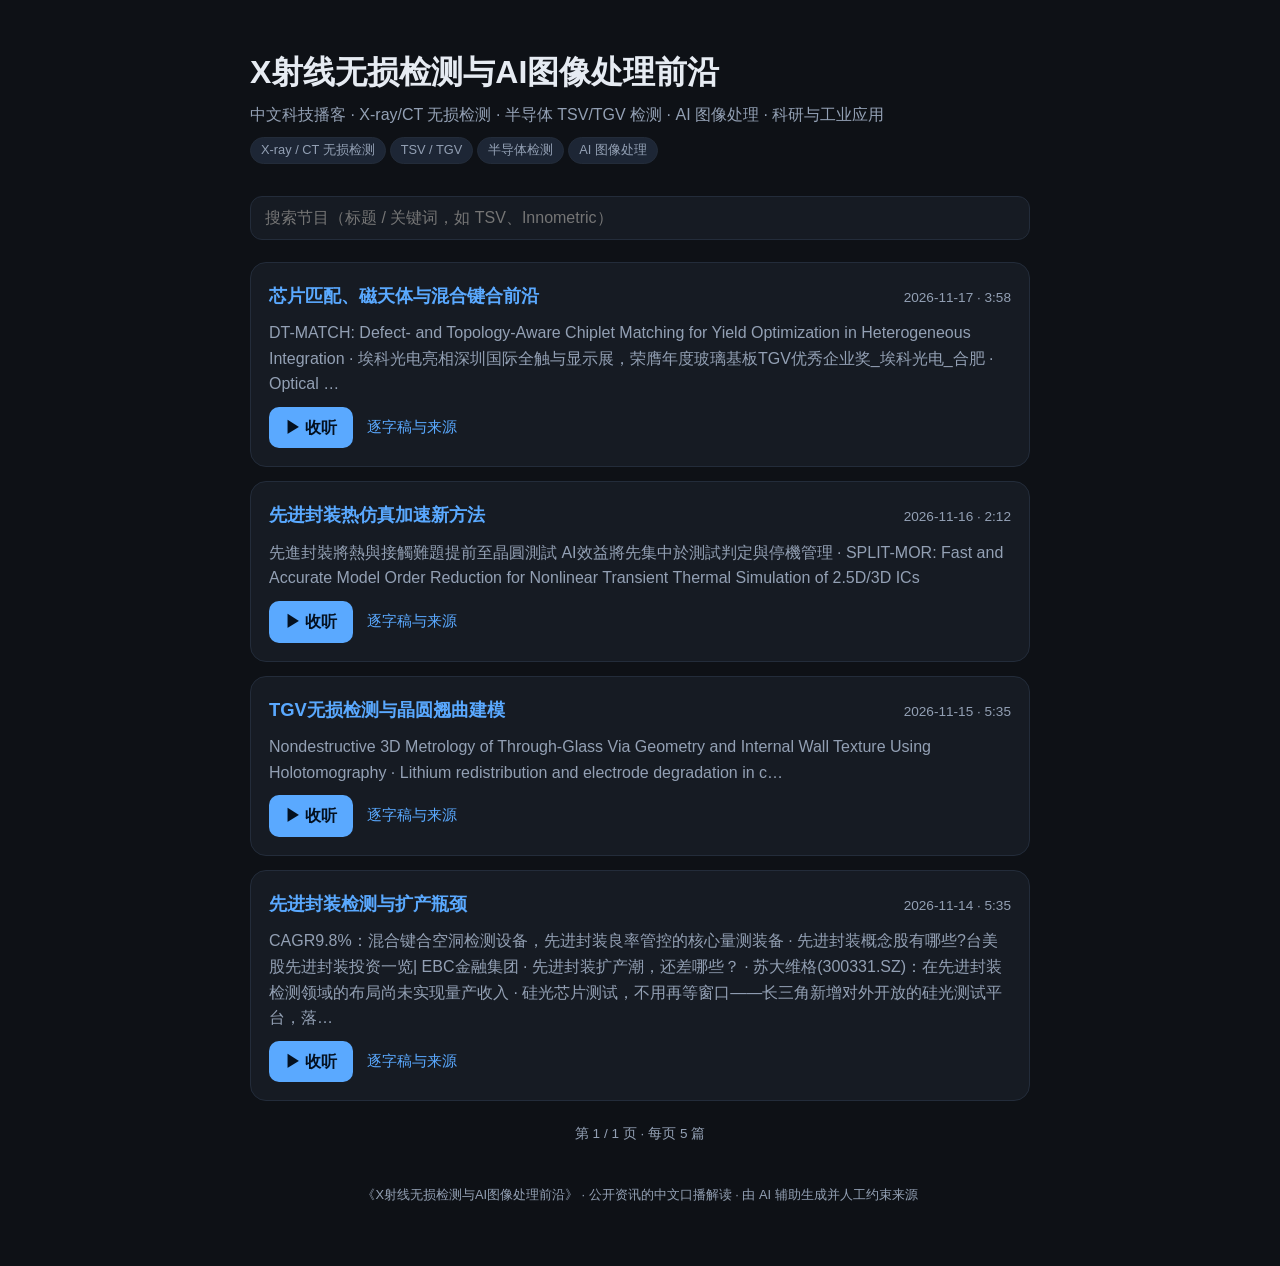
==== index.html @ bc8721d0 "episode ep-2026-11-17: 芯片匹配、磁天体与混合键合前沿 [site_built]" ====
<!doctype html>
<html lang="zh-CN"><head>
<meta charset="utf-8">
<meta name="viewport" content="width=device-width, initial-scale=1">
<title>X射线无损检测与AI图像处理前沿 · 中文科技播客 · X-ray/CT 无损检测 · 半导体 TSV/TGV 检测 · AI 图像处理 · 科研与工业应用</title>
<link rel="stylesheet" href="assets/style.css">
</head>
<body>
<div class="wrap">
  <header class="hero">
    <h1>X射线无损检测与AI图像处理前沿</h1>
    <p class="sub">中文科技播客 · X-ray/CT 无损检测 · 半导体 TSV/TGV 检测 · AI 图像处理 · 科研与工业应用</p>
    <div><span class="tag">X-ray / CT 无损检测</span><span class="tag">TSV / TGV</span><span class="tag">半导体检测</span><span class="tag">AI 图像处理</span></div>
  </header>
  <div class="search"><input id="search" type="search" placeholder="搜索节目（标题 / 关键词，如 TSV、Innometric）" aria-label="搜索节目"></div>
  <div id="list">
    <article class="ep" data-search="芯片匹配、磁天体与混合键合前沿 DT-MATCH: Defect- and Topology-Aware Chiplet Matching for Yield Optimization in …">
      <div class="ep-head">
        <h3><a href="episodes/ep-2026-11-17.html">芯片匹配、磁天体与混合键合前沿</a></h3>
        <span class="meta">2026-11-17 · 3:58</span>
      </div>
      <p class="ep-sum">DT-MATCH: Defect- and Topology-Aware Chiplet Matching for Yield Optimization in Heterogeneous Integration · 埃科光电亮相深圳国际全触与显示展，荣膺年度玻璃基板TGV优秀企业奖_埃科光电_合肥 · Optical …</p>
      <div class="ep-actions">
        <a class="btn play" href="episodes/ep-2026-11-17.html">▶ 收听</a>
        <a class="link" href="episodes/ep-2026-11-17.html">逐字稿与来源</a>
      </div>
    </article>

    <article class="ep" data-search="先进封装热仿真加速新方法 先進封裝將熱與接觸難題提前至晶圓測試 AI效益將先集中於測試判定與停機管理 · SPLIT-MOR: Fast and Accurate Model Order…">
      <div class="ep-head">
        <h3><a href="episodes/ep-2026-11-16.html">先进封装热仿真加速新方法</a></h3>
        <span class="meta">2026-11-16 · 2:12</span>
      </div>
      <p class="ep-sum">先進封裝將熱與接觸難題提前至晶圓測試 AI效益將先集中於測試判定與停機管理 · SPLIT-MOR: Fast and Accurate Model Order Reduction for Nonlinear Transient Thermal Simulation of 2.5D/3D ICs</p>
      <div class="ep-actions">
        <a class="btn play" href="episodes/ep-2026-11-16.html">▶ 收听</a>
        <a class="link" href="episodes/ep-2026-11-16.html">逐字稿与来源</a>
      </div>
    </article>

    <article class="ep" data-search="TGV无损检测与晶圆翘曲建模 Nondestructive 3D Metrology of Through-Glass Via Geometry and Internal Wall Text…">
      <div class="ep-head">
        <h3><a href="episodes/ep-2026-11-15.html">TGV无损检测与晶圆翘曲建模</a></h3>
        <span class="meta">2026-11-15 · 5:35</span>
      </div>
      <p class="ep-sum">Nondestructive 3D Metrology of Through-Glass Via Geometry and Internal Wall Texture Using Holotomography · Lithium redistribution and electrode degradation in c…</p>
      <div class="ep-actions">
        <a class="btn play" href="episodes/ep-2026-11-15.html">▶ 收听</a>
        <a class="link" href="episodes/ep-2026-11-15.html">逐字稿与来源</a>
      </div>
    </article>

    <article class="ep" data-search="先进封装检测与扩产瓶颈 CAGR9.8%：混合键合空洞检测设备，先进封装良率管控的核心量测装备 · 先进封装概念股有哪些?台美股先进封装投资一览| EBC金融集团 · 先进封装扩产潮，…">
      <div class="ep-head">
        <h3><a href="episodes/ep-2026-11-14.html">先进封装检测与扩产瓶颈</a></h3>
        <span class="meta">2026-11-14 · 5:35</span>
      </div>
      <p class="ep-sum">CAGR9.8%：混合键合空洞检测设备，先进封装良率管控的核心量测装备 · 先进封装概念股有哪些?台美股先进封装投资一览| EBC金融集团 · 先进封装扩产潮，还差哪些？ · 苏大维格(300331.SZ)：在先进封装检测领域的布局尚未实现量产收入 · 硅光芯片测试，不用再等窗口——长三角新增对外开放的硅光测试平台，落…</p>
      <div class="ep-actions">
        <a class="btn play" href="episodes/ep-2026-11-14.html">▶ 收听</a>
        <a class="link" href="episodes/ep-2026-11-14.html">逐字稿与来源</a>
      </div>
    </article></div><div id="pager"><button id="prev" class="pgbtn">← 上一页</button><span id="pageinfo"></span><button id="next" class="pgbtn">下一页 →</button></div><p id="noresult" class="noresult" style="display:none">没有找到匹配的节目。</p>
  <footer>《X射线无损检测与AI图像处理前沿》 · 公开资讯的中文口播解读 · 由 AI 辅助生成并人工约束来源</footer>
</div>
<script>
(function(){
  var list=document.getElementById('list');
  if(!list) return;
  var items=Array.prototype.slice.call(list.querySelectorAll('.ep'));
  var PER=5, page=0;
  var prev=document.getElementById('prev'), next=document.getElementById('next');
  var info=document.getElementById('pageinfo'), pager=document.getElementById('pager');
  var nores=document.getElementById('noresult');
  var pages=Math.max(1, Math.ceil(items.length/PER));
  function applyPage(){
    items.forEach(function(el,i){ el.style.display=(i>=page*PER && i<page*PER+PER)?'':'none'; });
    info.textContent='第 '+(page+1)+' / '+pages+' 页 · 每页 '+PER+' 篇';
    prev.style.display=(page>0)?'':'none';
    next.style.display=(page<pages-1)?'':'none';
    if(pager) pager.style.display='';
  }
  if(prev) prev.onclick=function(){ if(page>0){page--;applyPage();} };
  if(next) next.onclick=function(){ if(page<pages-1){page++;applyPage();} };
  var sbox=document.getElementById('search');
  var inp=(sbox&&sbox.tagName==='INPUT')?sbox:(sbox?sbox.querySelector('input'):null);
  if(inp){
    inp.addEventListener('input',function(){
      var q=inp.value.trim().toLowerCase();
      if(q){
        var hit=0;
        items.forEach(function(el){
          var ok=(el.getAttribute('data-search')||'').toLowerCase().indexOf(q)>=0;
          el.style.display=ok?'':'none'; if(ok)hit++;
        });
        if(pager) pager.style.display='none';
        if(nores) nores.style.display=hit?'none':'';
      } else {
        page=0; if(nores) nores.style.display='none'; applyPage();
      }
    });
  }
  applyPage();
})();
</script>
</body></html>
---- assets/style.css ----
:root{--bg:#0e1116;--card:#161b23;--fg:#e6ebf2;--muted:#93a0b4;--accent:#5aa9ff;--border:#232c3a;--pill:#1d2635}
*{box-sizing:border-box}
body{margin:0;background:var(--bg);color:var(--fg);font:16px/1.6 -apple-system,Segoe UI,Roboto,Helvetica,Arial,sans-serif}
a{color:var(--accent);text-decoration:none}
a:hover{text-decoration:underline}
.wrap{max-width:820px;margin:0 auto;padding:24px 20px 60px}
header.hero{padding:20px 0 8px}
h1{font-size:2rem;margin:.1em 0}
.sub{color:var(--muted);margin:0 0 8px}
.tag{display:inline-block;background:var(--pill);color:var(--muted);border:1px solid var(--border);
  border-radius:999px;padding:2px 10px;font-size:.8rem;margin:2px 4px 2px 0}
.search{margin:22px 0;position:relative}
.search input{width:100%;padding:12px 14px;border-radius:12px;border:1px solid var(--border);
  background:var(--card);color:var(--fg);font-size:1rem;outline:none}
.search input:focus{border-color:var(--accent)}
.ep{background:var(--card);border:1px solid var(--border);border-radius:16px;padding:18px 18px;margin:14px 0}
.ep-head{display:flex;justify-content:space-between;align-items:baseline;gap:12px;flex-wrap:wrap}
.ep h3{margin:0;font-size:1.15rem}
.meta{color:var(--muted);font-size:.85rem;white-space:nowrap}
.ep-sum{color:var(--muted);margin:10px 0}
.ep-actions{display:flex;align-items:center;gap:14px;flex-wrap:wrap}
.btn{display:inline-block;background:var(--accent);color:#04101f;font-weight:600;
  padding:8px 16px;border-radius:10px}
.btn:hover{text-decoration:none;filter:brightness(1.08)}
.link{color:var(--accent);font-size:.92rem}
.empty{background:var(--card);border:1px solid var(--border);border-radius:16px;
  padding:40px 24px;text-align:center;margin-top:12px}
.empty-ico{font-size:2.6rem}
.empty h2{margin:.2em 0}
.hint{color:var(--muted);font-size:.85rem}
.player iframe{width:100%;height:140px;border:0;border-radius:12px;background:#000}
.player .note{color:var(--muted);font-size:.82rem;margin:8px 0 0}
.actions{display:flex;gap:12px;flex-wrap:wrap;margin:14px 0}
h2.sec{border-bottom:1px solid var(--border);padding-bottom:6px;margin:26px 0 12px;font-size:1.2rem}
ol.src{padding-left:20px}ol.src li{margin:8px 0;word-break:break-word}
.script p{margin:12px 0}
.ai-note{background:var(--pill);border:1px solid var(--border);border-radius:12px;
  padding:12px 14px;color:var(--muted);font-size:.85rem;margin-top:20px}
footer{color:var(--muted);font-size:.8rem;margin-top:40px;text-align:center}
#pager{display:flex;align-items:center;justify-content:center;gap:14px;margin:22px 0 6px;flex-wrap:wrap}
.pgbtn{background:var(--card);color:var(--fg);border:1px solid var(--border);border-radius:10px;padding:8px 16px;font-size:.95rem;cursor:pointer;font-family:inherit}
.pgbtn:hover{border-color:var(--accent);color:var(--accent)}
#pageinfo{color:var(--muted);font-size:.85rem}
.noresult{color:var(--muted);text-align:center;padding:24px}
@media(max-width:520px){h1{font-size:1.6rem}.wrap{padding:18px 14px 48px}}
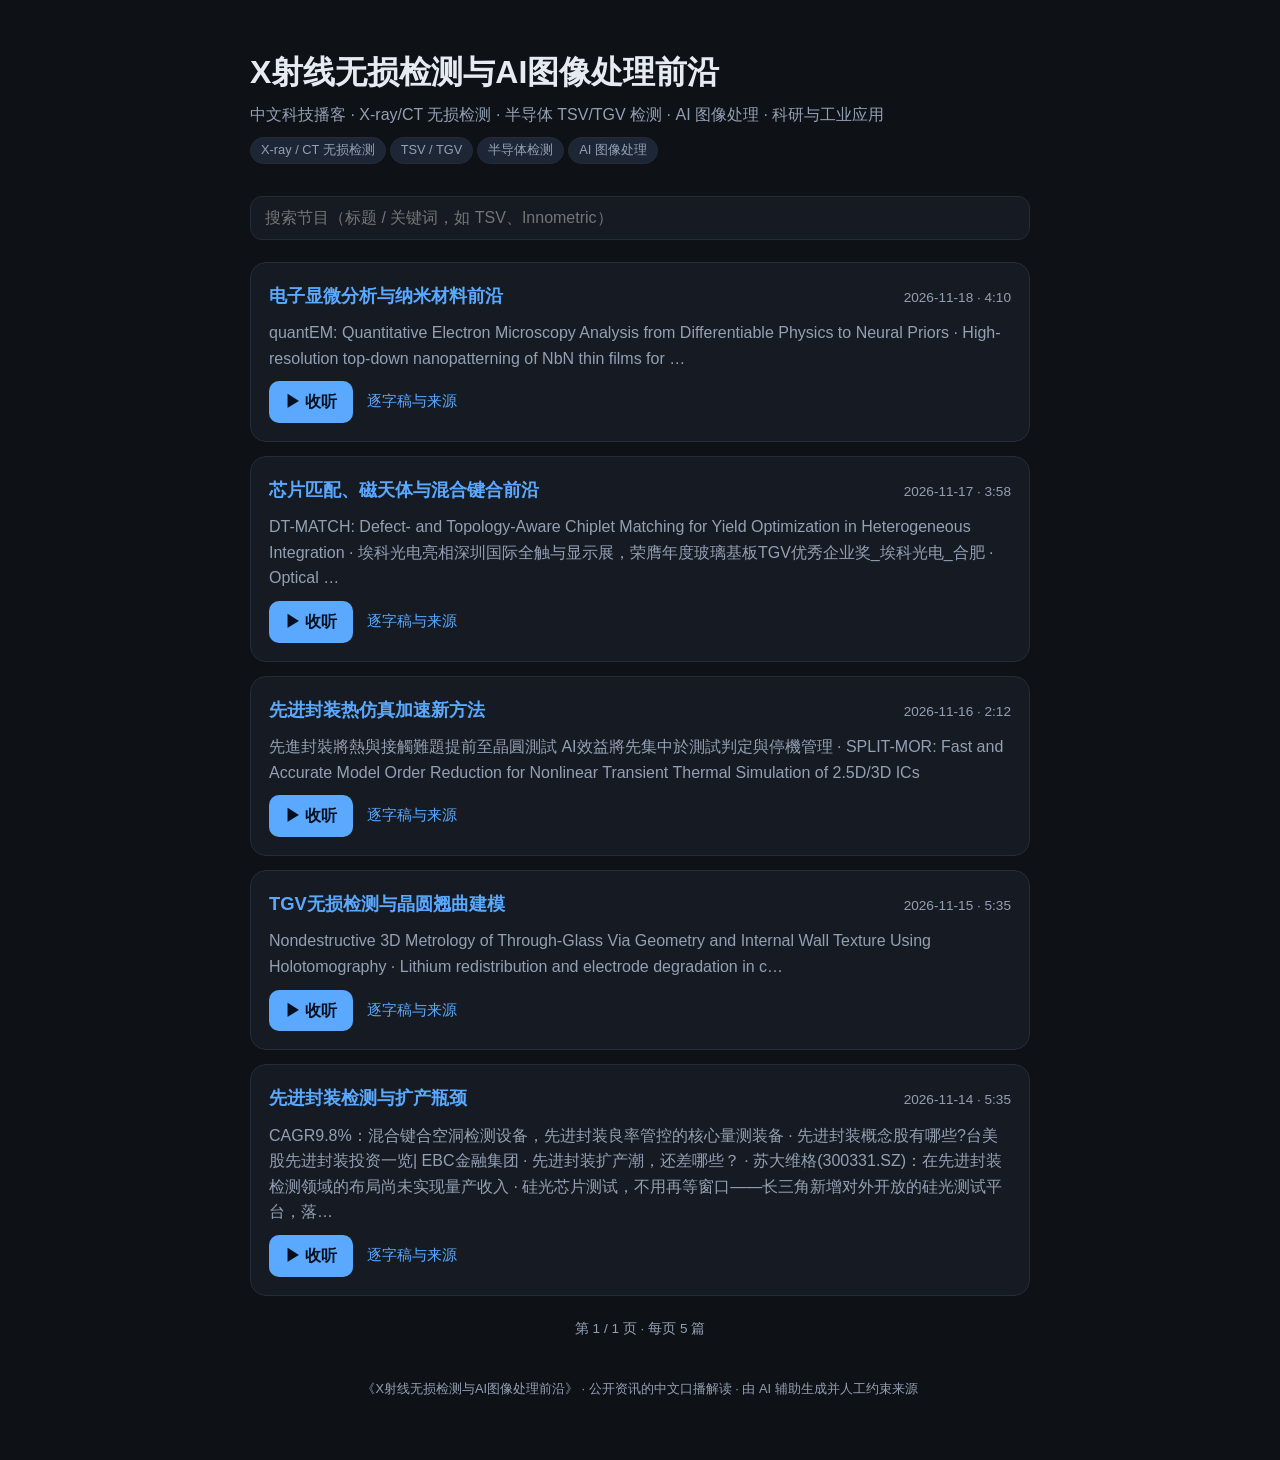
==== commit ab9ece2c: "episode ep-2026-11-18: 电子显微分析与纳米材料前沿 [site_built]" ====
--- a/index.html
+++ b/index.html
@@ -14,6 +14,18 @@
   </header>
   <div class="search"><input id="search" type="search" placeholder="搜索节目（标题 / 关键词，如 TSV、Innometric）" aria-label="搜索节目"></div>
   <div id="list">
+    <article class="ep" data-search="电子显微分析与纳米材料前沿 quantEM: Quantitative Electron Microscopy Analysis from Differentiable Physics t…">
+      <div class="ep-head">
+        <h3><a href="episodes/ep-2026-11-18.html">电子显微分析与纳米材料前沿</a></h3>
+        <span class="meta">2026-11-18 · 4:10</span>
+      </div>
+      <p class="ep-sum">quantEM: Quantitative Electron Microscopy Analysis from Differentiable Physics to Neural Priors · High-resolution top-down nanopatterning of NbN thin films for …</p>
+      <div class="ep-actions">
+        <a class="btn play" href="episodes/ep-2026-11-18.html">▶ 收听</a>
+        <a class="link" href="episodes/ep-2026-11-18.html">逐字稿与来源</a>
+      </div>
+    </article>
+
     <article class="ep" data-search="芯片匹配、磁天体与混合键合前沿 DT-MATCH: Defect- and Topology-Aware Chiplet Matching for Yield Optimization in …">
       <div class="ep-head">
         <h3><a href="episodes/ep-2026-11-17.html">芯片匹配、磁天体与混合键合前沿</a></h3>
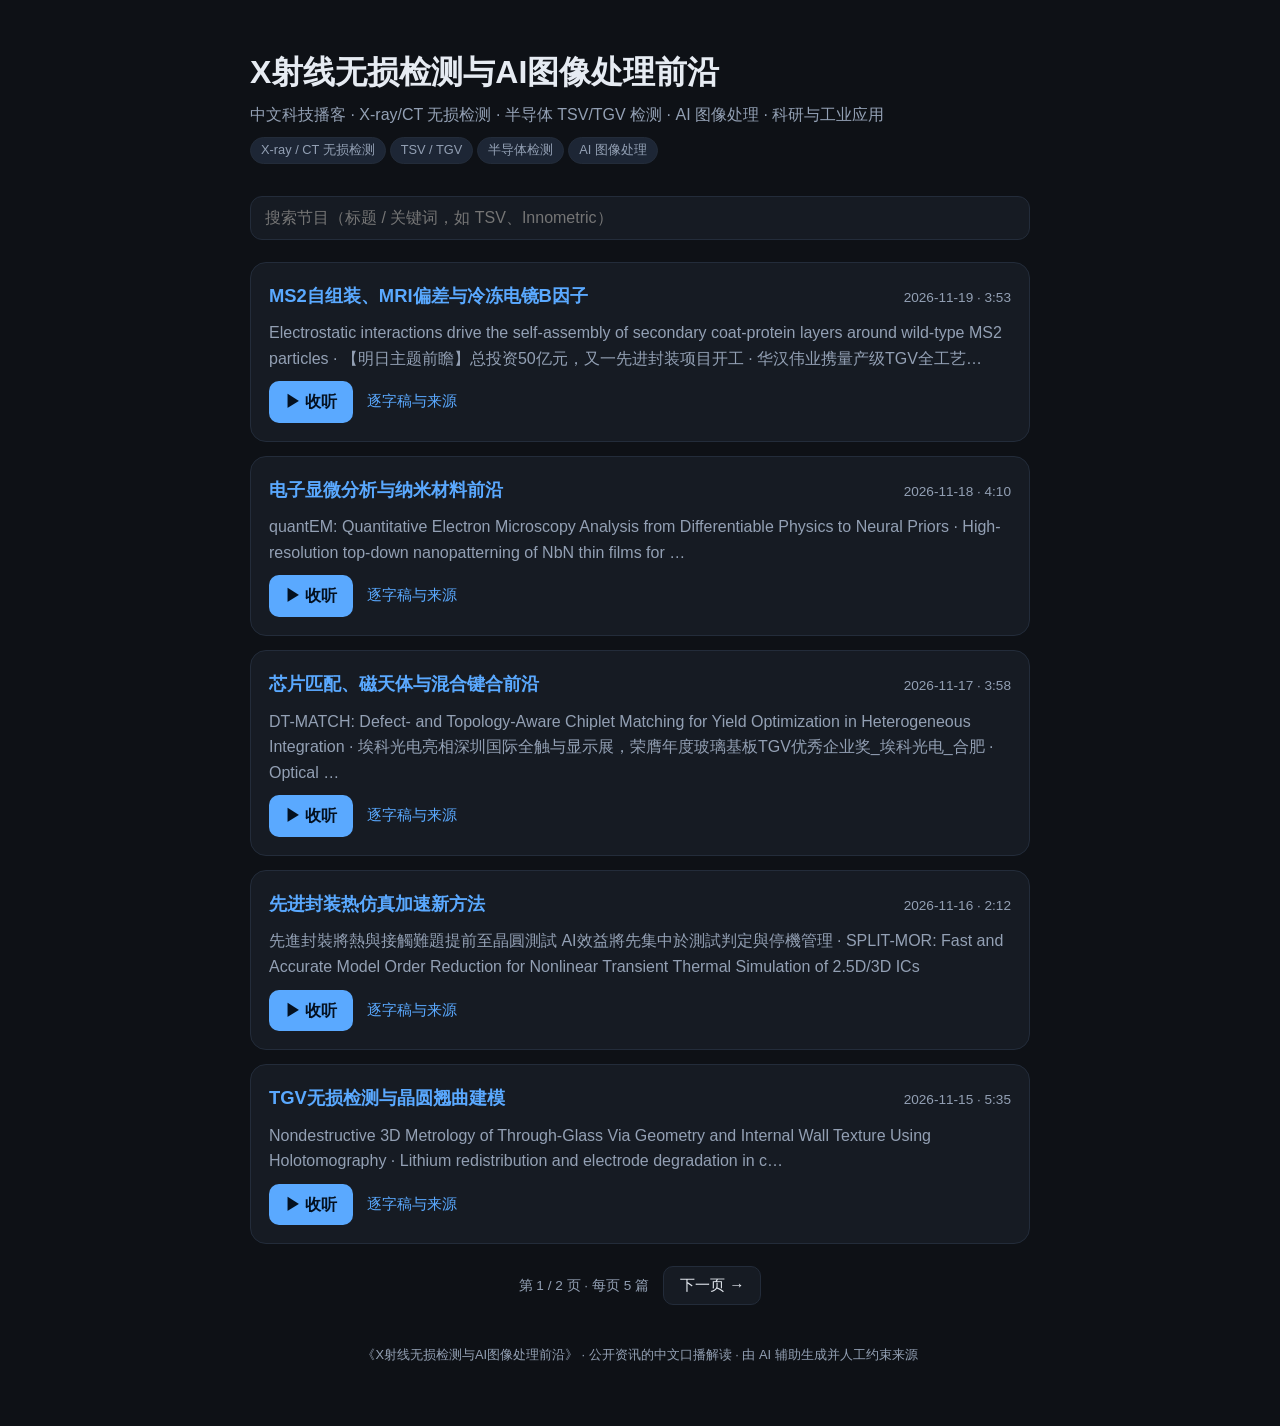
==== commit bfbe03c7: "episode ep-2026-11-19: MS2自组装、MRI偏差与冷冻电镜B因子 [site_built]" ====
--- a/index.html
+++ b/index.html
@@ -14,6 +14,18 @@
   </header>
   <div class="search"><input id="search" type="search" placeholder="搜索节目（标题 / 关键词，如 TSV、Innometric）" aria-label="搜索节目"></div>
   <div id="list">
+    <article class="ep" data-search="MS2自组装、MRI偏差与冷冻电镜B因子 Electrostatic interactions drive the self-assembly of secondary coat-protein lay…">
+      <div class="ep-head">
+        <h3><a href="episodes/ep-2026-11-19.html">MS2自组装、MRI偏差与冷冻电镜B因子</a></h3>
+        <span class="meta">2026-11-19 · 3:53</span>
+      </div>
+      <p class="ep-sum">Electrostatic interactions drive the self-assembly of secondary coat-protein layers around wild-type MS2 particles · 【明日主题前瞻】总投资50亿元，又一先进封装项目开工 · 华汉伟业携量产级TGV全工艺…</p>
+      <div class="ep-actions">
+        <a class="btn play" href="episodes/ep-2026-11-19.html">▶ 收听</a>
+        <a class="link" href="episodes/ep-2026-11-19.html">逐字稿与来源</a>
+      </div>
+    </article>
+
     <article class="ep" data-search="电子显微分析与纳米材料前沿 quantEM: Quantitative Electron Microscopy Analysis from Differentiable Physics t…">
       <div class="ep-head">
         <h3><a href="episodes/ep-2026-11-18.html">电子显微分析与纳米材料前沿</a></h3>
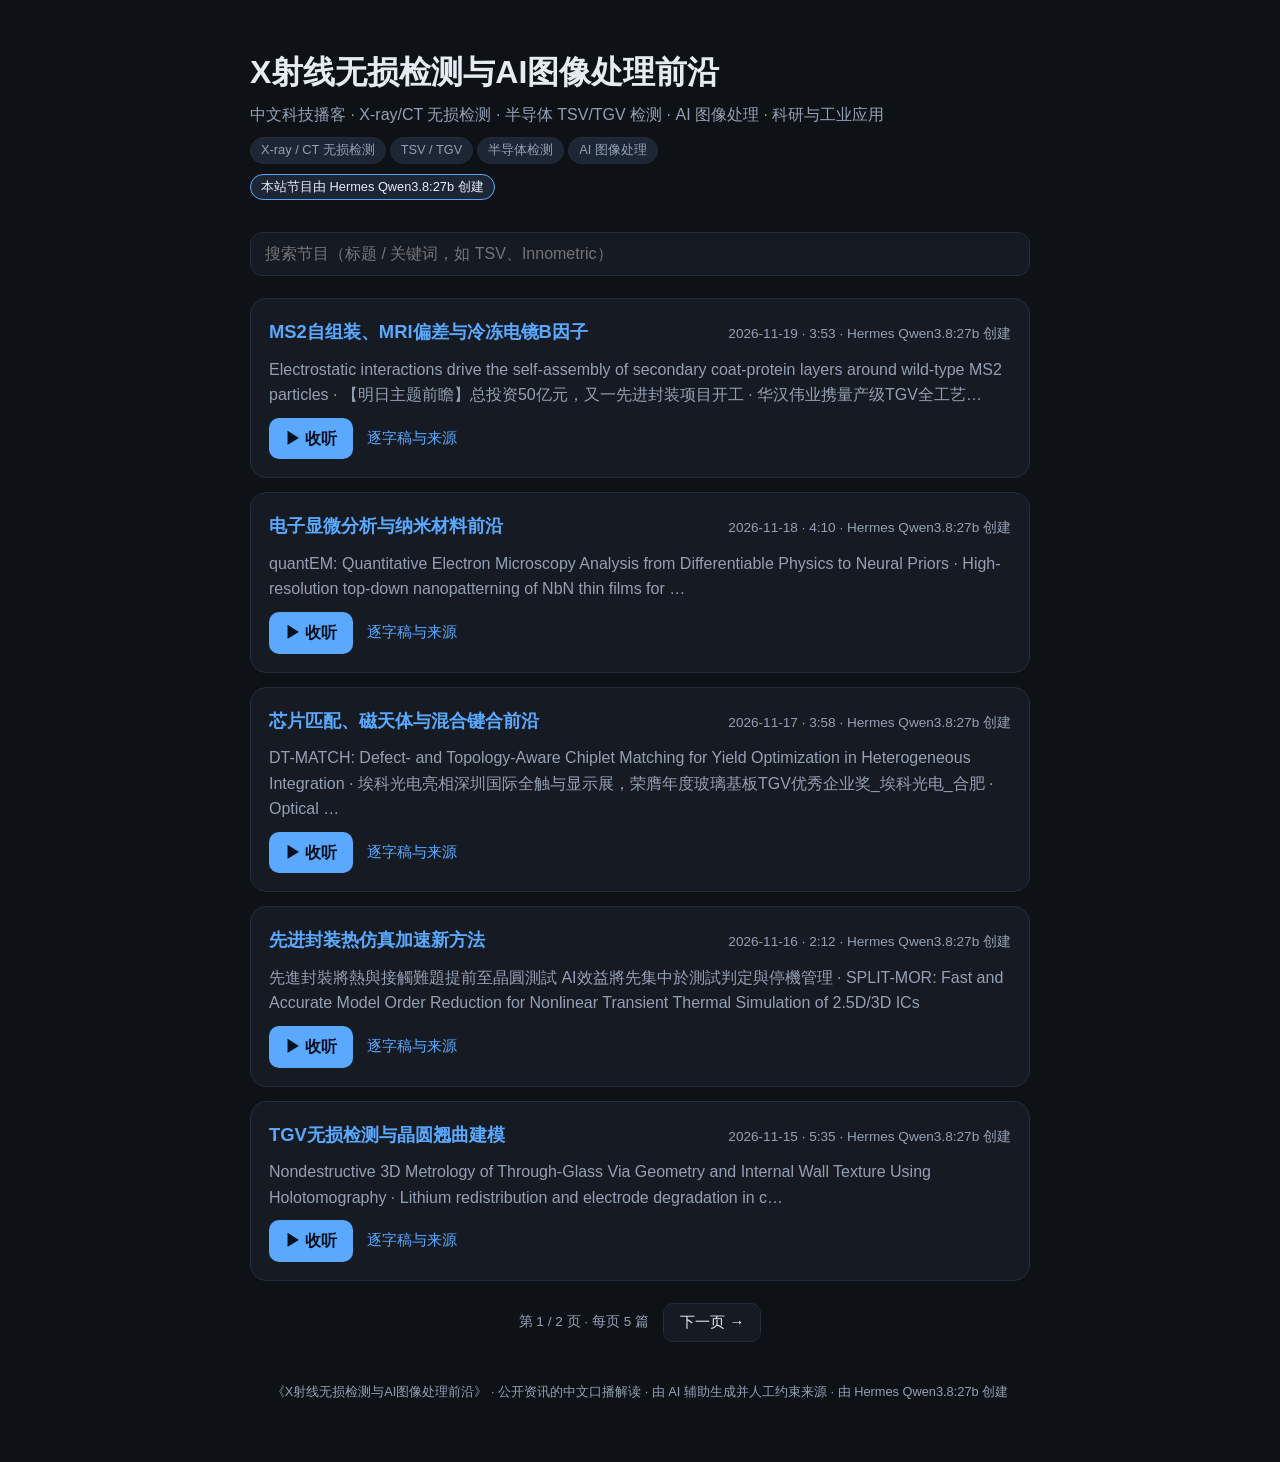
==== commit f7934dc7: "site: 页面注明"本页由 Hermes Qwen3.8:27b 创建"；补录 11-19 集状态账本 - 用新的页面生成器重建首页和 6 期节目页，只多了创建者署名 - data/episodes" ====
--- a/index.html
+++ b/index.html
@@ -11,13 +11,14 @@
     <h1>X射线无损检测与AI图像处理前沿</h1>
     <p class="sub">中文科技播客 · X-ray/CT 无损检测 · 半导体 TSV/TGV 检测 · AI 图像处理 · 科研与工业应用</p>
     <div><span class="tag">X-ray / CT 无损检测</span><span class="tag">TSV / TGV</span><span class="tag">半导体检测</span><span class="tag">AI 图像处理</span></div>
+    <p class="by"><span class="tag by-tag">本站节目由 Hermes Qwen3.8:27b 创建</span></p>
   </header>
   <div class="search"><input id="search" type="search" placeholder="搜索节目（标题 / 关键词，如 TSV、Innometric）" aria-label="搜索节目"></div>
   <div id="list">
     <article class="ep" data-search="MS2自组装、MRI偏差与冷冻电镜B因子 Electrostatic interactions drive the self-assembly of secondary coat-protein lay…">
       <div class="ep-head">
         <h3><a href="episodes/ep-2026-11-19.html">MS2自组装、MRI偏差与冷冻电镜B因子</a></h3>
-        <span class="meta">2026-11-19 · 3:53</span>
+        <span class="meta">2026-11-19 · 3:53 · Hermes Qwen3.8:27b 创建</span>
       </div>
       <p class="ep-sum">Electrostatic interactions drive the self-assembly of secondary coat-protein layers around wild-type MS2 particles · 【明日主题前瞻】总投资50亿元，又一先进封装项目开工 · 华汉伟业携量产级TGV全工艺…</p>
       <div class="ep-actions">
@@ -29,7 +30,7 @@
     <article class="ep" data-search="电子显微分析与纳米材料前沿 quantEM: Quantitative Electron Microscopy Analysis from Differentiable Physics t…">
       <div class="ep-head">
         <h3><a href="episodes/ep-2026-11-18.html">电子显微分析与纳米材料前沿</a></h3>
-        <span class="meta">2026-11-18 · 4:10</span>
+        <span class="meta">2026-11-18 · 4:10 · Hermes Qwen3.8:27b 创建</span>
       </div>
       <p class="ep-sum">quantEM: Quantitative Electron Microscopy Analysis from Differentiable Physics to Neural Priors · High-resolution top-down nanopatterning of NbN thin films for …</p>
       <div class="ep-actions">
@@ -41,7 +42,7 @@
     <article class="ep" data-search="芯片匹配、磁天体与混合键合前沿 DT-MATCH: Defect- and Topology-Aware Chiplet Matching for Yield Optimization in …">
       <div class="ep-head">
         <h3><a href="episodes/ep-2026-11-17.html">芯片匹配、磁天体与混合键合前沿</a></h3>
-        <span class="meta">2026-11-17 · 3:58</span>
+        <span class="meta">2026-11-17 · 3:58 · Hermes Qwen3.8:27b 创建</span>
       </div>
       <p class="ep-sum">DT-MATCH: Defect- and Topology-Aware Chiplet Matching for Yield Optimization in Heterogeneous Integration · 埃科光电亮相深圳国际全触与显示展，荣膺年度玻璃基板TGV优秀企业奖_埃科光电_合肥 · Optical …</p>
       <div class="ep-actions">
@@ -53,7 +54,7 @@
     <article class="ep" data-search="先进封装热仿真加速新方法 先進封裝將熱與接觸難題提前至晶圓測試 AI效益將先集中於測試判定與停機管理 · SPLIT-MOR: Fast and Accurate Model Order…">
       <div class="ep-head">
         <h3><a href="episodes/ep-2026-11-16.html">先进封装热仿真加速新方法</a></h3>
-        <span class="meta">2026-11-16 · 2:12</span>
+        <span class="meta">2026-11-16 · 2:12 · Hermes Qwen3.8:27b 创建</span>
       </div>
       <p class="ep-sum">先進封裝將熱與接觸難題提前至晶圓測試 AI效益將先集中於測試判定與停機管理 · SPLIT-MOR: Fast and Accurate Model Order Reduction for Nonlinear Transient Thermal Simulation of 2.5D/3D ICs</p>
       <div class="ep-actions">
@@ -65,7 +66,7 @@
     <article class="ep" data-search="TGV无损检测与晶圆翘曲建模 Nondestructive 3D Metrology of Through-Glass Via Geometry and Internal Wall Text…">
       <div class="ep-head">
         <h3><a href="episodes/ep-2026-11-15.html">TGV无损检测与晶圆翘曲建模</a></h3>
-        <span class="meta">2026-11-15 · 5:35</span>
+        <span class="meta">2026-11-15 · 5:35 · Hermes Qwen3.8:27b 创建</span>
       </div>
       <p class="ep-sum">Nondestructive 3D Metrology of Through-Glass Via Geometry and Internal Wall Texture Using Holotomography · Lithium redistribution and electrode degradation in c…</p>
       <div class="ep-actions">
@@ -77,7 +78,7 @@
     <article class="ep" data-search="先进封装检测与扩产瓶颈 CAGR9.8%：混合键合空洞检测设备，先进封装良率管控的核心量测装备 · 先进封装概念股有哪些?台美股先进封装投资一览| EBC金融集团 · 先进封装扩产潮，…">
       <div class="ep-head">
         <h3><a href="episodes/ep-2026-11-14.html">先进封装检测与扩产瓶颈</a></h3>
-        <span class="meta">2026-11-14 · 5:35</span>
+        <span class="meta">2026-11-14 · 5:35 · Hermes Qwen3.8:27b 创建</span>
       </div>
       <p class="ep-sum">CAGR9.8%：混合键合空洞检测设备，先进封装良率管控的核心量测装备 · 先进封装概念股有哪些?台美股先进封装投资一览| EBC金融集团 · 先进封装扩产潮，还差哪些？ · 苏大维格(300331.SZ)：在先进封装检测领域的布局尚未实现量产收入 · 硅光芯片测试，不用再等窗口——长三角新增对外开放的硅光测试平台，落…</p>
       <div class="ep-actions">
@@ -85,7 +86,7 @@
         <a class="link" href="episodes/ep-2026-11-14.html">逐字稿与来源</a>
       </div>
     </article></div><div id="pager"><button id="prev" class="pgbtn">← 上一页</button><span id="pageinfo"></span><button id="next" class="pgbtn">下一页 →</button></div><p id="noresult" class="noresult" style="display:none">没有找到匹配的节目。</p>
-  <footer>《X射线无损检测与AI图像处理前沿》 · 公开资讯的中文口播解读 · 由 AI 辅助生成并人工约束来源</footer>
+  <footer>《X射线无损检测与AI图像处理前沿》 · 公开资讯的中文口播解读 · 由 AI 辅助生成并人工约束来源 · 由 Hermes Qwen3.8:27b 创建</footer>
 </div>
 <script>
 (function(){
--- a/assets/style.css
+++ b/assets/style.css
@@ -10,6 +10,9 @@
 .sub{color:var(--muted);margin:0 0 8px}
 .tag{display:inline-block;background:var(--pill);color:var(--muted);border:1px solid var(--border);
   border-radius:999px;padding:2px 10px;font-size:.8rem;margin:2px 4px 2px 0}
+.by{margin:6px 0 0}
+.tag.by-tag{color:var(--fg);border-color:var(--accent)}
+a.tag:hover{text-decoration:none;border-color:var(--accent);color:var(--accent)}
 .search{margin:22px 0;position:relative}
 .search input{width:100%;padding:12px 14px;border-radius:12px;border:1px solid var(--border);
   background:var(--card);color:var(--fg);font-size:1rem;outline:none}
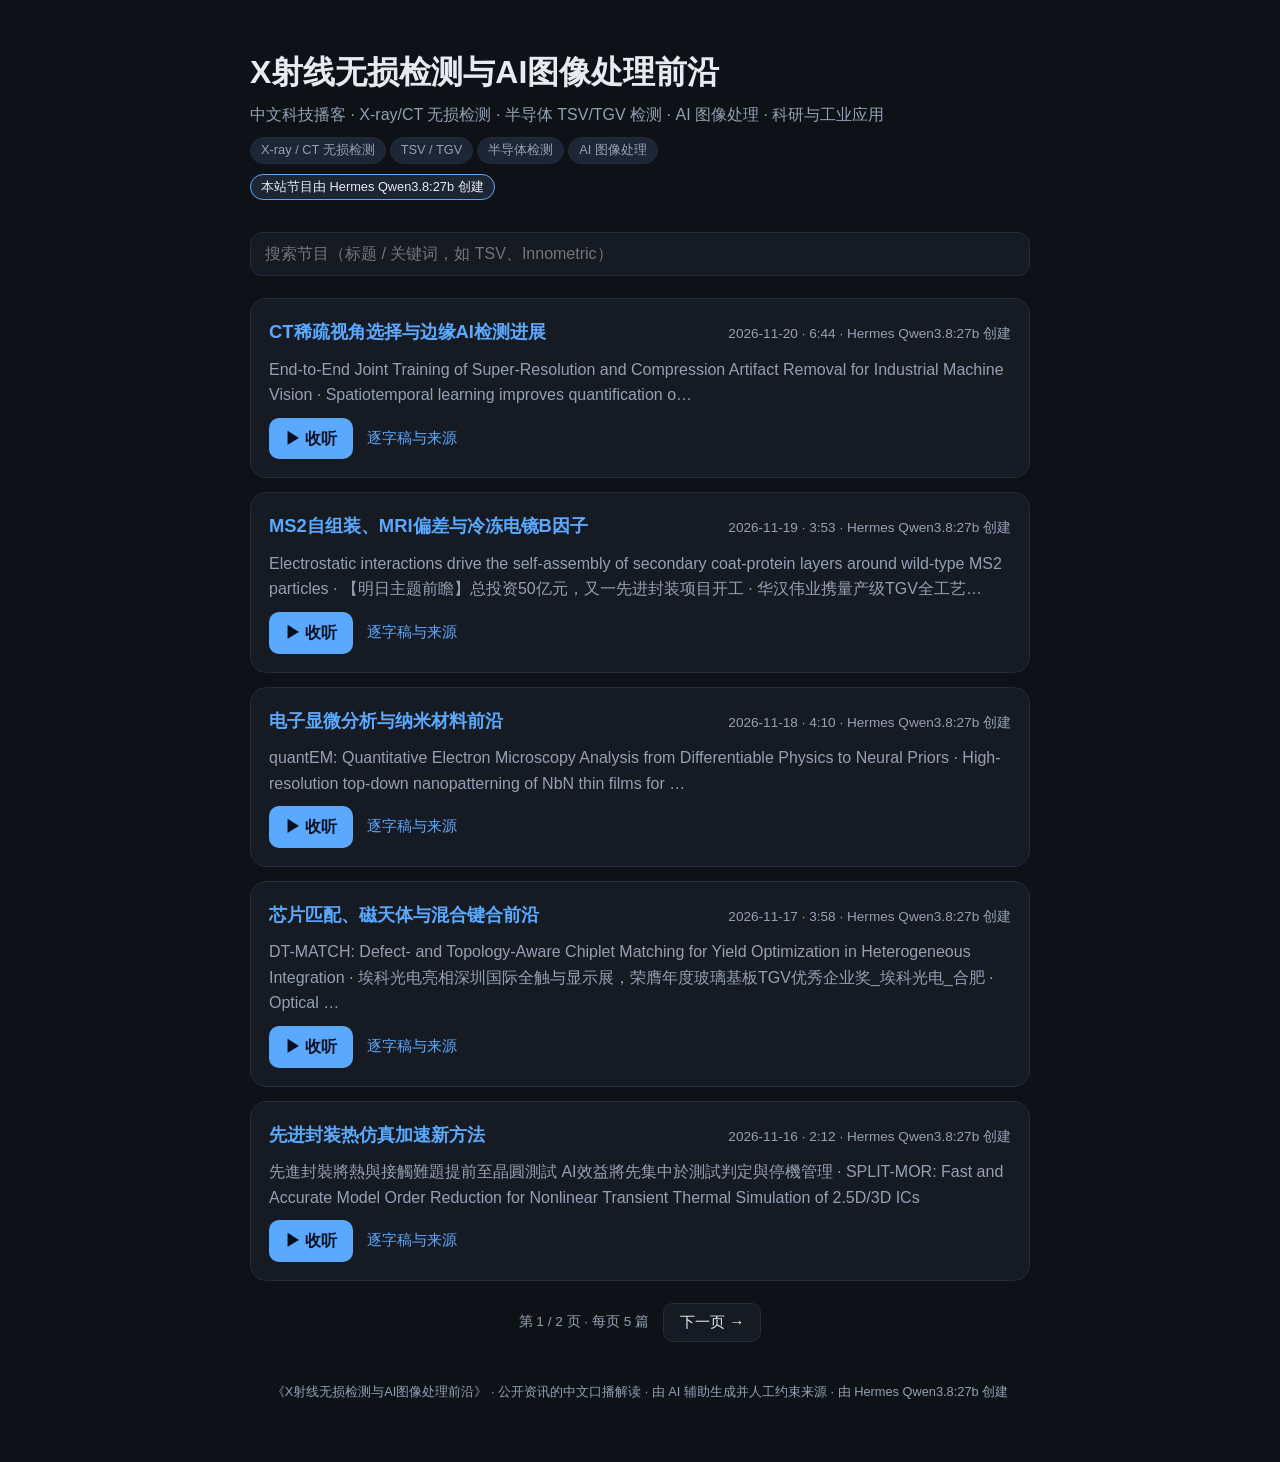
==== commit 9e7bb406: "episode ep-2026-11-20: CT稀疏视角选择与边缘AI检测进展 [site_built]" ====
--- a/index.html
+++ b/index.html
@@ -15,6 +15,18 @@
   </header>
   <div class="search"><input id="search" type="search" placeholder="搜索节目（标题 / 关键词，如 TSV、Innometric）" aria-label="搜索节目"></div>
   <div id="list">
+    <article class="ep" data-search="CT稀疏视角选择与边缘AI检测进展 End-to-End Joint Training of Super-Resolution and Compression Artifact Removal f…">
+      <div class="ep-head">
+        <h3><a href="episodes/ep-2026-11-20.html">CT稀疏视角选择与边缘AI检测进展</a></h3>
+        <span class="meta">2026-11-20 · 6:44 · Hermes Qwen3.8:27b 创建</span>
+      </div>
+      <p class="ep-sum">End-to-End Joint Training of Super-Resolution and Compression Artifact Removal for Industrial Machine Vision · Spatiotemporal learning improves quantification o…</p>
+      <div class="ep-actions">
+        <a class="btn play" href="episodes/ep-2026-11-20.html">▶ 收听</a>
+        <a class="link" href="episodes/ep-2026-11-20.html">逐字稿与来源</a>
+      </div>
+    </article>
+
     <article class="ep" data-search="MS2自组装、MRI偏差与冷冻电镜B因子 Electrostatic interactions drive the self-assembly of secondary coat-protein lay…">
       <div class="ep-head">
         <h3><a href="episodes/ep-2026-11-19.html">MS2自组装、MRI偏差与冷冻电镜B因子</a></h3>
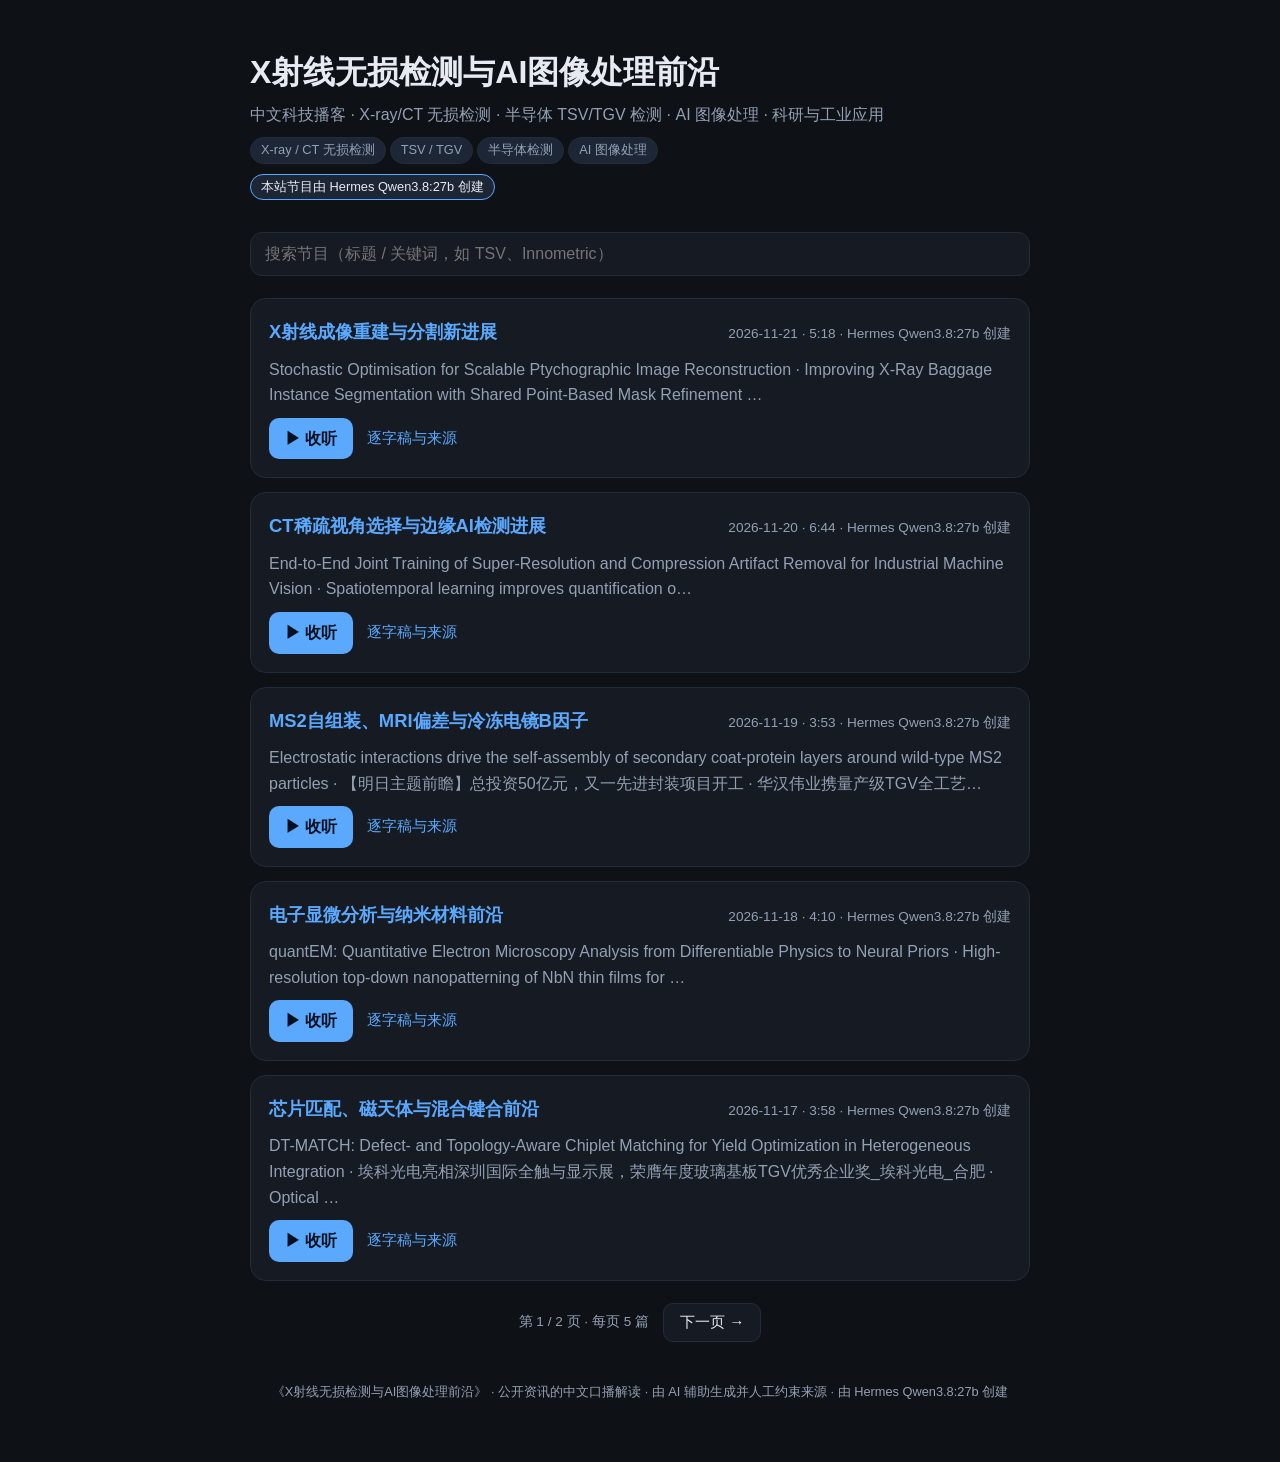
==== commit 4b483f5a: "episode ep-2026-11-21: X射线成像重建与分割新进展 [site_built]" ====
--- a/index.html
+++ b/index.html
@@ -15,6 +15,18 @@
   </header>
   <div class="search"><input id="search" type="search" placeholder="搜索节目（标题 / 关键词，如 TSV、Innometric）" aria-label="搜索节目"></div>
   <div id="list">
+    <article class="ep" data-search="X射线成像重建与分割新进展 Stochastic Optimisation for Scalable Ptychographic Image Reconstruction · Improv…">
+      <div class="ep-head">
+        <h3><a href="episodes/ep-2026-11-21.html">X射线成像重建与分割新进展</a></h3>
+        <span class="meta">2026-11-21 · 5:18 · Hermes Qwen3.8:27b 创建</span>
+      </div>
+      <p class="ep-sum">Stochastic Optimisation for Scalable Ptychographic Image Reconstruction · Improving X-Ray Baggage Instance Segmentation with Shared Point-Based Mask Refinement …</p>
+      <div class="ep-actions">
+        <a class="btn play" href="episodes/ep-2026-11-21.html">▶ 收听</a>
+        <a class="link" href="episodes/ep-2026-11-21.html">逐字稿与来源</a>
+      </div>
+    </article>
+
     <article class="ep" data-search="CT稀疏视角选择与边缘AI检测进展 End-to-End Joint Training of Super-Resolution and Compression Artifact Removal f…">
       <div class="ep-head">
         <h3><a href="episodes/ep-2026-11-20.html">CT稀疏视角选择与边缘AI检测进展</a></h3>
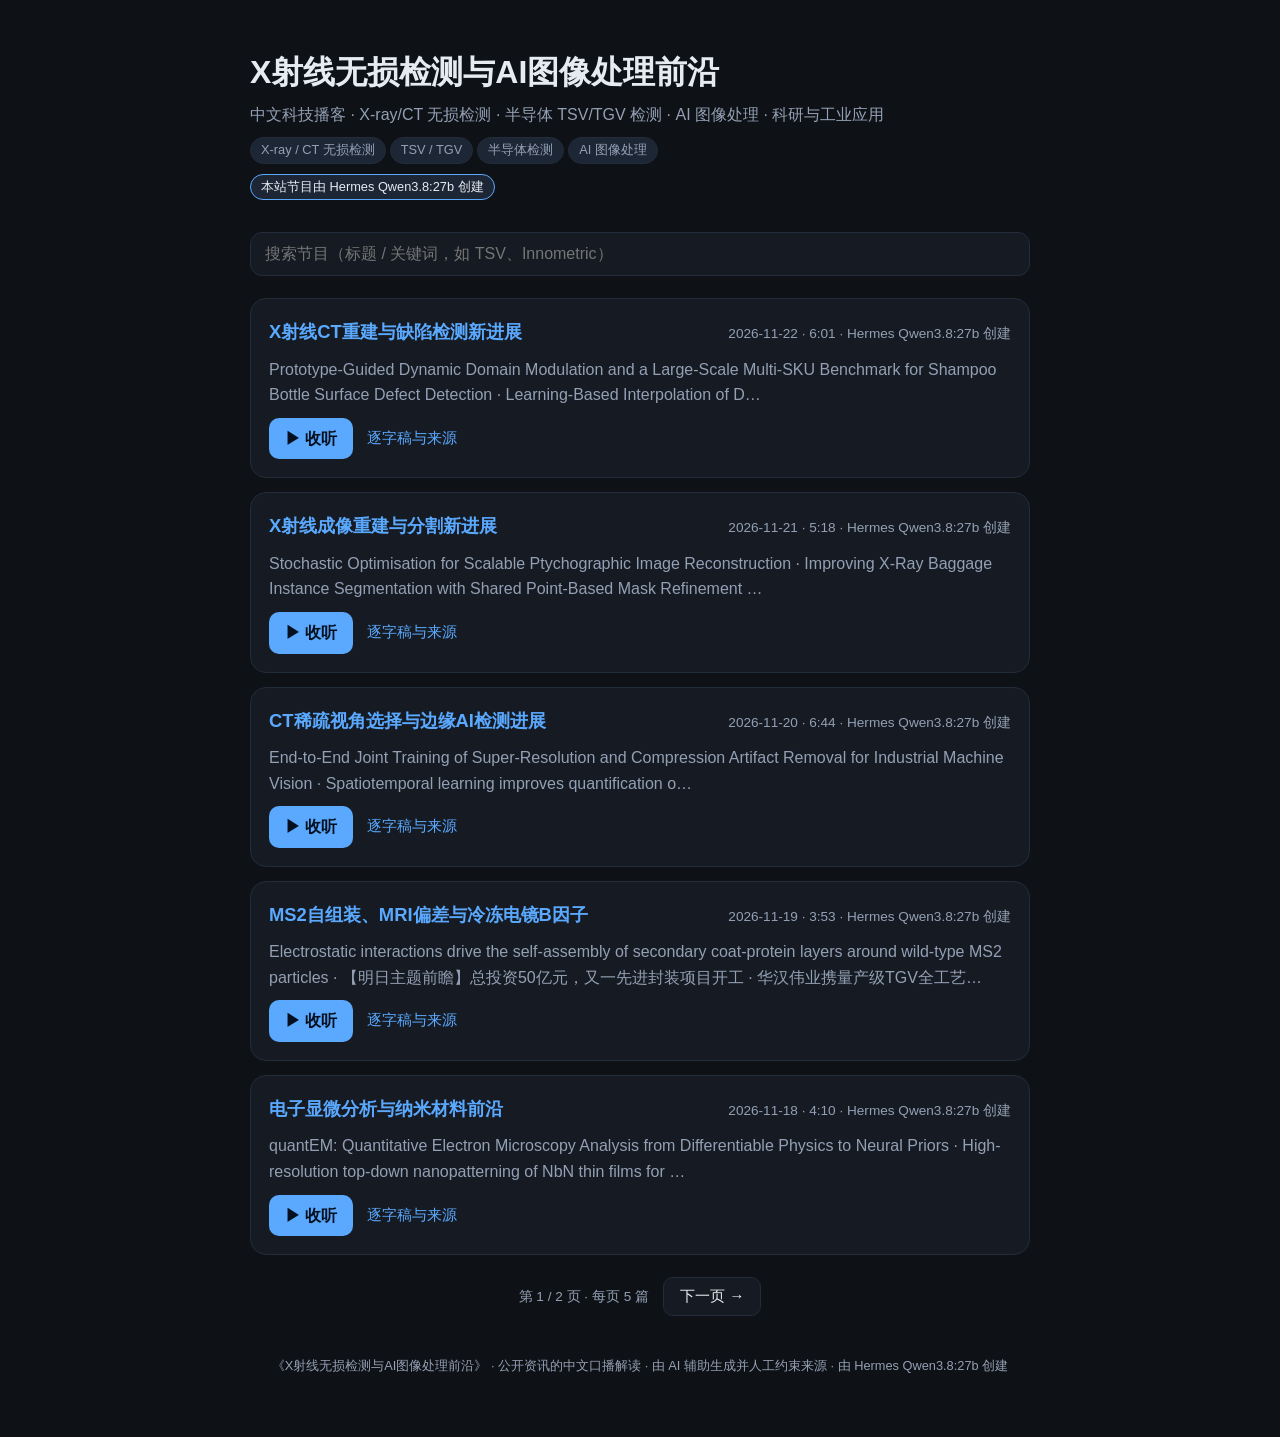
==== commit 1bc0bd3e: "episode ep-2026-11-22: X射线CT重建与缺陷检测新进展 [site_built]" ====
--- a/index.html
+++ b/index.html
@@ -15,6 +15,18 @@
   </header>
   <div class="search"><input id="search" type="search" placeholder="搜索节目（标题 / 关键词，如 TSV、Innometric）" aria-label="搜索节目"></div>
   <div id="list">
+    <article class="ep" data-search="X射线CT重建与缺陷检测新进展 Prototype-Guided Dynamic Domain Modulation and a Large-Scale Multi-SKU Benchmark…">
+      <div class="ep-head">
+        <h3><a href="episodes/ep-2026-11-22.html">X射线CT重建与缺陷检测新进展</a></h3>
+        <span class="meta">2026-11-22 · 6:01 · Hermes Qwen3.8:27b 创建</span>
+      </div>
+      <p class="ep-sum">Prototype-Guided Dynamic Domain Modulation and a Large-Scale Multi-SKU Benchmark for Shampoo Bottle Surface Defect Detection · Learning-Based Interpolation of D…</p>
+      <div class="ep-actions">
+        <a class="btn play" href="episodes/ep-2026-11-22.html">▶ 收听</a>
+        <a class="link" href="episodes/ep-2026-11-22.html">逐字稿与来源</a>
+      </div>
+    </article>
+
     <article class="ep" data-search="X射线成像重建与分割新进展 Stochastic Optimisation for Scalable Ptychographic Image Reconstruction · Improv…">
       <div class="ep-head">
         <h3><a href="episodes/ep-2026-11-21.html">X射线成像重建与分割新进展</a></h3>
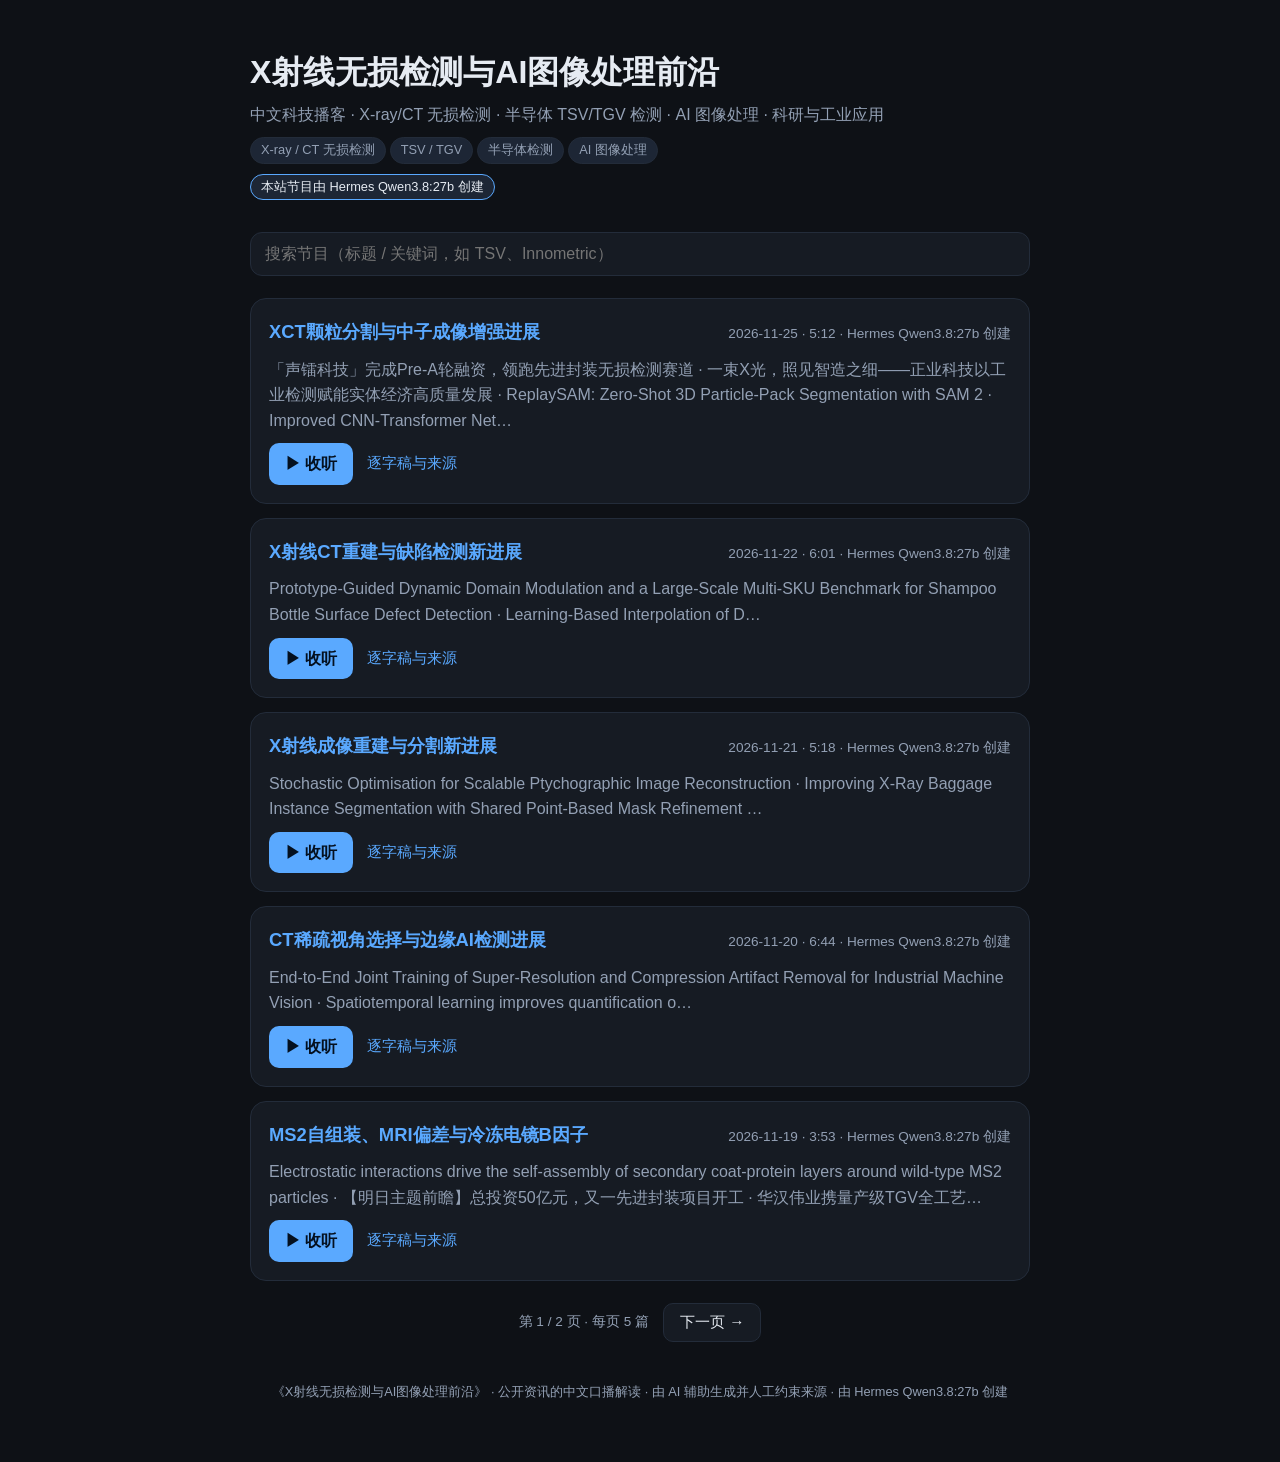
==== commit 6cdab95f: "episode ep-2026-11-25: XCT颗粒分割与中子成像增强进展 [site_built]" ====
--- a/index.html
+++ b/index.html
@@ -15,6 +15,18 @@
   </header>
   <div class="search"><input id="search" type="search" placeholder="搜索节目（标题 / 关键词，如 TSV、Innometric）" aria-label="搜索节目"></div>
   <div id="list">
+    <article class="ep" data-search="XCT颗粒分割与中子成像增强进展 「声镭科技」完成Pre-A轮融资，领跑先进封装无损检测赛道 · 一束X光，照见智造之细——正业科技以工业检测赋能实体经济高质量发展 · ReplaySAM: Z…">
+      <div class="ep-head">
+        <h3><a href="episodes/ep-2026-11-25.html">XCT颗粒分割与中子成像增强进展</a></h3>
+        <span class="meta">2026-11-25 · 5:12 · Hermes Qwen3.8:27b 创建</span>
+      </div>
+      <p class="ep-sum">「声镭科技」完成Pre-A轮融资，领跑先进封装无损检测赛道 · 一束X光，照见智造之细——正业科技以工业检测赋能实体经济高质量发展 · ReplaySAM: Zero-Shot 3D Particle-Pack Segmentation with SAM 2 · Improved CNN-Transformer Net…</p>
+      <div class="ep-actions">
+        <a class="btn play" href="episodes/ep-2026-11-25.html">▶ 收听</a>
+        <a class="link" href="episodes/ep-2026-11-25.html">逐字稿与来源</a>
+      </div>
+    </article>
+
     <article class="ep" data-search="X射线CT重建与缺陷检测新进展 Prototype-Guided Dynamic Domain Modulation and a Large-Scale Multi-SKU Benchmark…">
       <div class="ep-head">
         <h3><a href="episodes/ep-2026-11-22.html">X射线CT重建与缺陷检测新进展</a></h3>
